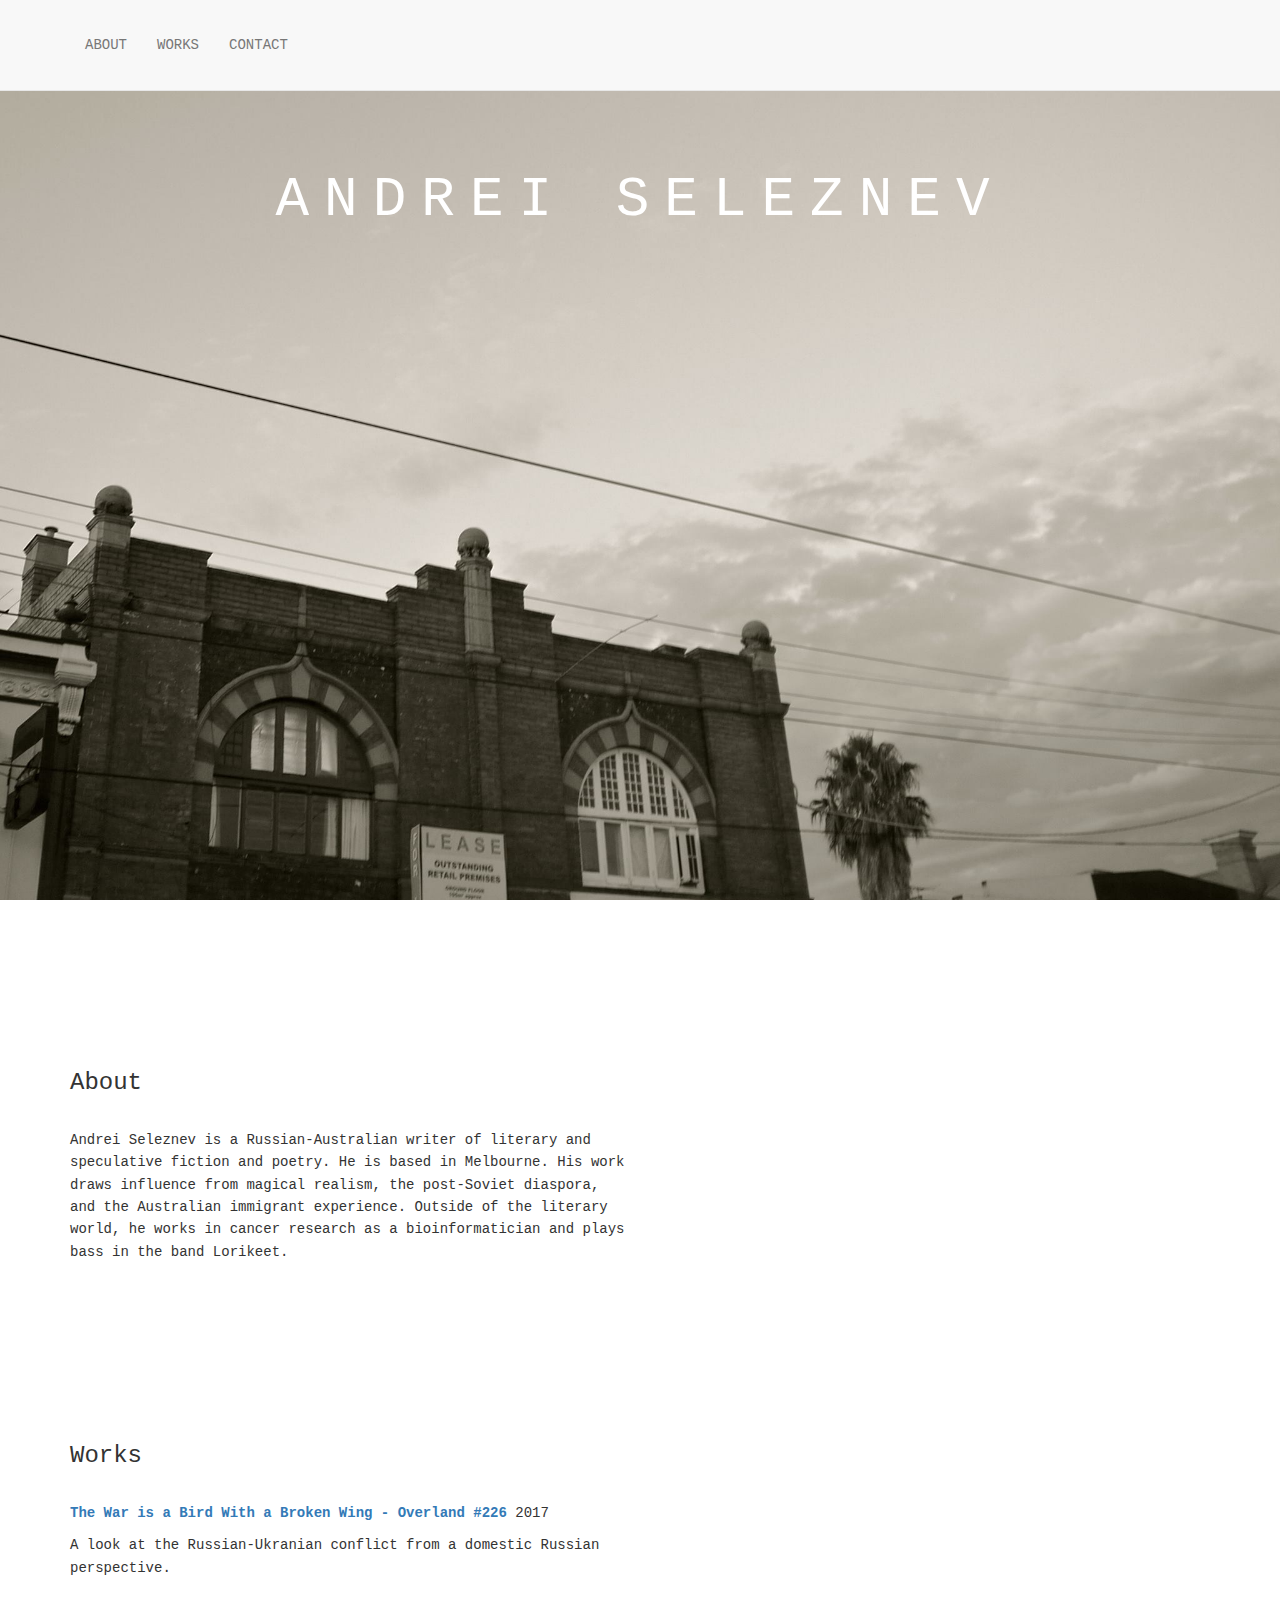
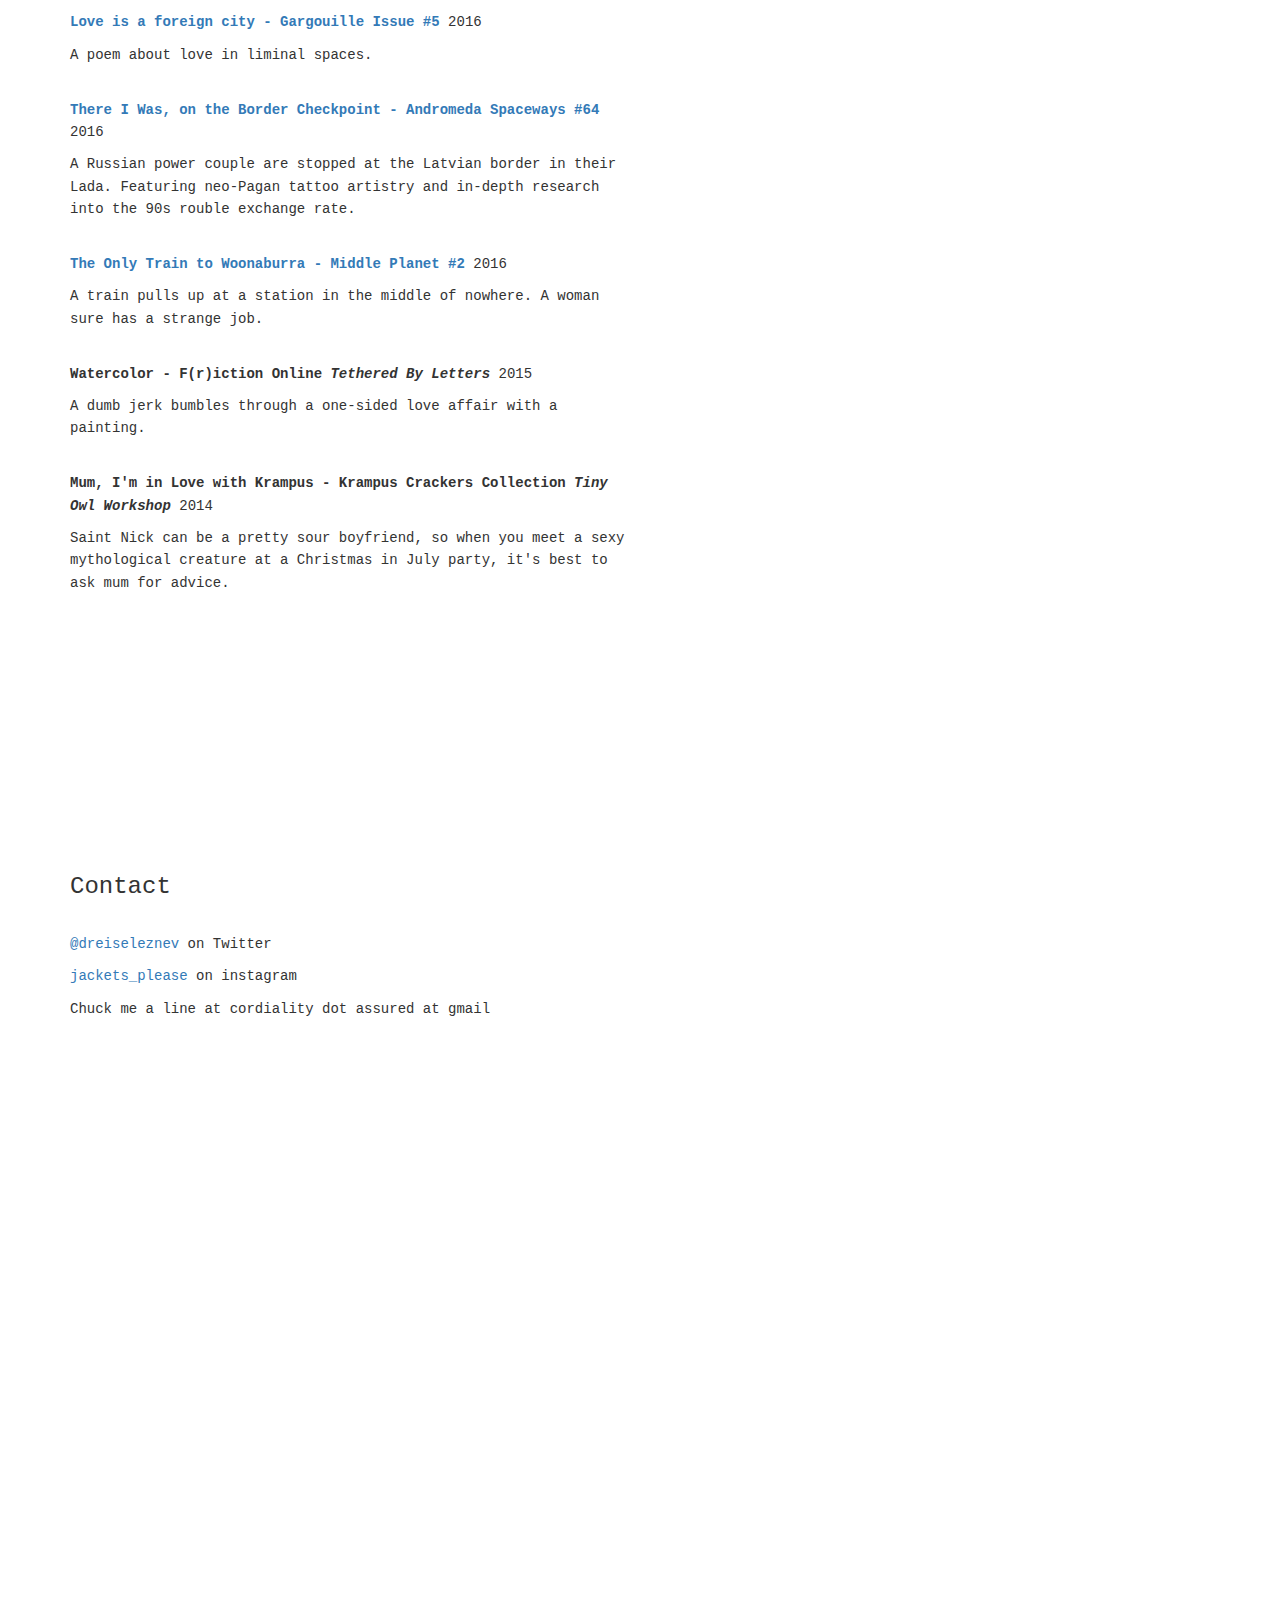
==== index.html @ 8e913ed0 "delete dup" ====
<!DOCTYPE html>
<html lang="en">

<head>

    <meta charset="utf-8">
    <meta http-equiv="X-UA-Compatible" content="IE=edge">
    <meta name="viewport" content="width=device-width, initial-scale=1">
    <meta name="description" content="">
    <meta name="author" content="">

    <title>Andrei Seleznev</title>

    <!-- Bootstrap Core CSS -->
    <link href="css/bootstrap.css" rel="stylesheet">

    <!-- Custom CSS -->
    <link href="css/scrolling-nav.css" rel="stylesheet">

    <!-- HTML5 Shim and Respond.js IE8 support of HTML5 elements and media queries -->
    <!-- WARNING: Respond.js doesn't work if you view the page via file:// -->
    <!--[if lt IE 9]>
        <script src="https://oss.maxcdn.com/libs/html5shiv/3.7.0/html5shiv.js"></script>
        <script src="https://oss.maxcdn.com/libs/respond.js/1.4.2/respond.min.js"></script>
    <![endif]-->

</head>

<!-- The #page-top ID is part of the scrolling feature - the data-spy and data-target are part of the built-in Bootstrap scrollspy function -->

<body id="page-top" data-spy="scroll" data-target=".navbar-fixed-top">

    <!-- Navigation -->
    <nav class="navbar navbar-default navbar-fixed-top" role="navigation">
        <div class="container">
            <div class="navbar-header page-scroll">
                <button type="button" class="navbar-toggle" data-toggle="collapse" data-target=".navbar-ex1-collapse">
                    <span class="sr-only">Toggle navigation</span>
                    <span class="icon-bar"></span>
                    <span class="icon-bar"></span>
                    <span class="icon-bar"></span>
                </button>
                <!-- <a class="navbar-brand page-scroll" href="#page-top">ANDREI</a> -->
            </div>

            <!-- Collect the nav links, forms, and other content for toggling -->
            <div class="collapse navbar-collapse navbar-ex1-collapse">
                <ul class="nav navbar-nav">
                    <!-- Hidden li included to remove active class from about link when scrolled up past about section -->
                    <li class="hidden">
                        <a class="page-scroll" href="#page-top"></a>
                    </li>
                    <li>
                        <a class="page-scroll" href="#about">ABOUT</a>
                    </li>
                    <li>
                        <a class="page-scroll" href="#services">WORKS</a>
                    </li>
                    <li>
                        <a class="page-scroll" href="#contact">CONTACT</a>
                    </li>
                </ul>
            </div>
            <!-- /.navbar-collapse -->
        </div>
        <!-- /.container -->
    </nav>

    <!-- Intro Section -->
    <section id="intro" class="intro-section">
        <div class="container">
            <div class="row">
                <div class="col-lg-12">
                   <h1 style="color:white; letter-spacing:15px; font-size:56px;">ANDREI SELEZNEV</h1>
                   <!--  
                    <a class="btn btn-default page-scroll" href="#about">!</a> -->
                   
                </div>
            </div>
        </div>
    </section>

    <!-- About Section -->
    <section id="about" class="about-section">
        <div class="container">
            <div class="row">
                <div class="textcontent">
                    <h3>About</h3><br/>
                    <p>Andrei Seleznev is a Russian-Australian writer of literary and speculative fiction and poetry. He is based in Melbourne. His work draws influence from magical realism, the post-Soviet diaspora, and the Australian immigrant experience. Outside of the literary world, he works in cancer research as a bioinformatician and plays bass in the band Lorikeet.</p>
                </div>


            </div>
        </div>
    </section>
<!--
<section id="picture" class="picture-section">
     <div class="container">
            <div class="row">
                <div class="textcontent">
                    


            </div>
        </div>
</section> -->
    <!-- Services Section -->
    <section id="services" class="services-section">
        <div class="container">
            <div class="row">                   
                <div class="textcontent">
                     <h3>Works </h3><br/>
                    <div style='display:inline-block;'>
                        <p><b><a target='_blank'  href="https://overland.org.au/shop">The War is a Bird With a Broken Wing - Overland #226</b></a> 2017
                    </p><p>
A look at the Russian-Ukranian conflict from a domestic Russian perspective.
</P><br/>
                    <p><b><a target='_blank'  href="http://www.gargouille.com.au/store/">Love is a foreign city - Gargouille Issue #5</b></a> 2016
                    </p><p>
A poem about love in liminal spaces.
</P>
                   <br/><p><b><a target='_blank'  href="http://andromedaspaceways.com/shop/asim-64/">
There I Was, on the Border Checkpoint - Andromeda Spaceways #64</a> </b>2016</p><p>
A Russian power couple are stopped at the Latvian border in their Lada. Featuring neo-Pagan tattoo artistry and in-depth research into the 90s rouble exchange rate.
</P><br/>

                    <p>

                        <b>
<a target='_blank'  href="http://middle-planet.com/2016/05/17/seleznev">The Only Train to Woonaburra - Middle Planet #2</a></b> 2016</p><p>
A train pulls up at a station in the middle of nowhere. A woman sure has a strange job.</P><br/> <p><b>

Watercolor - F(r)iction Online<i> Tethered By Letters</i></b> 2015</p><p>
A dumb jerk bumbles through a one-sided love affair with a painting.</p><br/> 
<p><b>
Mum, I'm in Love with Krampus - Krampus Crackers Collection <i>Tiny Owl Workshop</i></b> 2014 
</p><p>
Saint Nick can be a pretty sour boyfriend, so when you meet a sexy mythological creature at a Christmas in July party, it's best to ask mum for advice.</p>
</p></div>
                </div>
            </div>
        </div>
    </section>

    <!-- Contact Section -->
    <section id="contact" class="contact-section">
        <div class="container">
            <div class="row">
                     <div class='textcontent'>
                                            <h3>Contact</h3><br/>
                     <p><a href='https://twitter.com/dreiseleznev'  target="_blank">@dreiseleznev</a> on Twitter</p>
                <p><a href='https://instagram.com/jackets_please'   target="_blank">jackets_please</a> on instagram</p>
                <p>Chuck me a line at cordiality dot assured at gmail</p>
                 </div>
            </div>
        </div>
    </section>

    <!-- jQuery -->
    <script src="js/jquery.js"></script>

    <!-- Bootstrap Core JavaScript -->
    <script src="js/bootstrap.min.js"></script>

    <!-- Scrolling Nav JavaScript -->
    <script src="js/jquery.easing.min.js"></script>
    <script src="js/scrolling-nav.js"></script>
    
<script>
  (function(i,s,o,g,r,a,m){i['GoogleAnalyticsObject']=r;i[r]=i[r]||function(){
  (i[r].q=i[r].q||[]).push(arguments)},i[r].l=1*new Date();a=s.createElement(o),
  m=s.getElementsByTagName(o)[0];a.async=1;a.src=g;m.parentNode.insertBefore(a,m)
  })(window,document,'script','https://www.google-analytics.com/analytics.js','ga');

  ga('create', 'UA-87668213-1', 'auto');
  ga('send', 'pageview');

</script>

</body>

</html>
---- css/scrolling-nav.css ----
/*!
 * Start Bootstrap - Scrolling Nav (http://startbootstrap.com/)
 * Copyright 2013-2016 Start Bootstrap
 * Licensed under MIT (https://github.com/BlackrockDigital/startbootstrap/blob/gh-pages/LICENSE)
 */

body {
    width: 100%;
    height: 100%;
    font-family:courier;
}

html {
    width: 100%;
    height: 100%;
}

@media(min-width:767px) {
    .navbar {
        padding: 20px 0;
        -webkit-transition: background .5s ease-in-out,padding .5s ease-in-out;
        -moz-transition: background .5s ease-in-out,padding .5s ease-in-out;
        transition: background .5s ease-in-out,padding .5s ease-in-out;
    }

    .top-nav-collapse {
        padding: 0;
    }
}

/* Demo Sections - You can use these as guides or delete them - the scroller will work with any sort of height, fixed, undefined, or percentage based.
The padding is very important to make sure the scrollspy picks up the right area when scrolled to. Adjust the margin and padding of sections and children 
of those sections to manage the look and feel of the site. */

.intro-section {
    height: 100%;
    padding-top: 150px;
    text-align: center;
    background: #fff;
   background: url(../img/intro-bg.jpg) no-repeat scroll;
 background-position: 25% 90%;
     background-size: cover;
 /*  background-color: black;*/
}

.about-section {
    /*height: 100%;*/
    padding-top: 150px;
    text-align: left;
    background: #fff;

 
}

.services-section {
    /*height: 100%;*/
    padding-top: 150px;
    text-align: left;
    background: #fff;
    padding-bottom:100px;
  /*  background: url(../img/tram-bg-lighter2.jpg) no-repeat scroll;
      background-size: cover;*/
}

.contact-section {
    height: 100%;
    padding-top: 150px;
    text-align: left;
    background: #fff;
     /* background: url(../img/contact-2.jpg) no-repeat scroll;
 background-position: 0% 30%;*/
     background-size: cover;
}

.textcontent {
    line-height:1.6;
    padding-left: 15px;
    padding-right: 15px;
    width: 50%;
}

.textcontent p {
    /*padding-left:25px;*/
}

.picture-section {
   height: 100%;
    padding-top: 150px;
    text-align: left;
    background: #fff;
    background: url(../img/tram-bg-lighter2.jpg) no-repeat scroll;
 background-position: 0% 30%;
      background-size: cover;

}
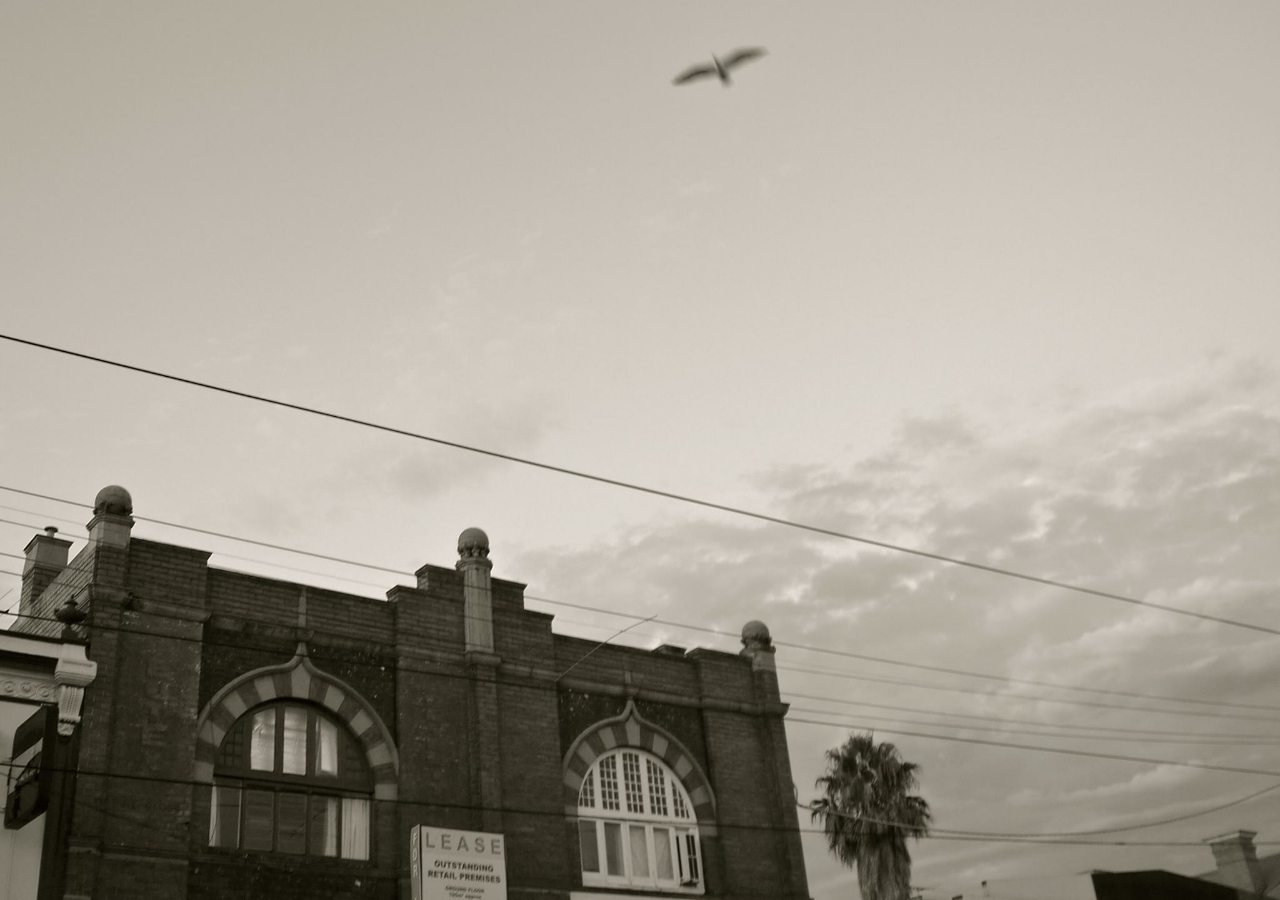
==== commit 0aa222c4: "cleared to a beautiful blank" ====
--- a/index.html
+++ b/index.html
@@ -30,49 +30,14 @@
 
 <body id="page-top" data-spy="scroll" data-target=".navbar-fixed-top">
 
-    <!-- Navigation -->
-    <nav class="navbar navbar-default navbar-fixed-top" role="navigation">
-        <div class="container">
-            <div class="navbar-header page-scroll">
-                <button type="button" class="navbar-toggle" data-toggle="collapse" data-target=".navbar-ex1-collapse">
-                    <span class="sr-only">Toggle navigation</span>
-                    <span class="icon-bar"></span>
-                    <span class="icon-bar"></span>
-                    <span class="icon-bar"></span>
-                </button>
-                <!-- <a class="navbar-brand page-scroll" href="#page-top">ANDREI</a> -->
-            </div>
-
-            <!-- Collect the nav links, forms, and other content for toggling -->
-            <div class="collapse navbar-collapse navbar-ex1-collapse">
-                <ul class="nav navbar-nav">
-                    <!-- Hidden li included to remove active class from about link when scrolled up past about section -->
-                    <li class="hidden">
-                        <a class="page-scroll" href="#page-top"></a>
-                    </li>
-                    <li>
-                        <a class="page-scroll" href="#about">ABOUT</a>
-                    </li>
-                    <li>
-                        <a class="page-scroll" href="#services">WORKS</a>
-                    </li>
-                    <li>
-                        <a class="page-scroll" href="#contact">CONTACT</a>
-                    </li>
-                </ul>
-            </div>
-            <!-- /.navbar-collapse -->
-        </div>
-        <!-- /.container -->
-    </nav>
 
     <!-- Intro Section -->
     <section id="intro" class="intro-section">
         <div class="container">
             <div class="row">
                 <div class="col-lg-12">
-                   <h1 style="color:white; letter-spacing:15px; font-size:56px;">ANDREI SELEZNEV</h1>
-                   <!--  
+                  <!--    <h1 style="color:white; letter-spacing:15px; font-size:56px;">ANDREI SELEZNEV</h1>
+                  
                     <a class="btn btn-default page-scroll" href="#about">!</a> -->
                    
                 </div>
@@ -80,81 +45,6 @@
         </div>
     </section>
 
-    <!-- About Section -->
-    <section id="about" class="about-section">
-        <div class="container">
-            <div class="row">
-                <div class="textcontent">
-                    <h3>About</h3><br/>
-                    <p>Andrei Seleznev is a Russian-Australian writer of literary and speculative fiction and poetry. He is based in Melbourne. His work draws influence from magical realism, the post-Soviet diaspora, and the Australian immigrant experience. Outside of the literary world, he works in cancer research as a bioinformatician and plays bass in the band Lorikeet.</p>
-                </div>
-
-
-            </div>
-        </div>
-    </section>
-<!--
-<section id="picture" class="picture-section">
-     <div class="container">
-            <div class="row">
-                <div class="textcontent">
-                    
-
-
-            </div>
-        </div>
-</section> -->
-    <!-- Services Section -->
-    <section id="services" class="services-section">
-        <div class="container">
-            <div class="row">                   
-                <div class="textcontent">
-                     <h3>Works </h3><br/>
-                    <div style='display:inline-block;'>
-                        <p><b><a target='_blank'  href="https://overland.org.au/shop">The War is a Bird With a Broken Wing - Overland #226</b></a> 2017
-                    </p><p>
-A look at the Russian-Ukranian conflict from a domestic Russian perspective.
-</P><br/>
-                    <p><b><a target='_blank'  href="http://www.gargouille.com.au/store/">Love is a foreign city - Gargouille Issue #5</b></a> 2016
-                    </p><p>
-A poem about love in liminal spaces.
-</P>
-                   <br/><p><b><a target='_blank'  href="http://andromedaspaceways.com/shop/asim-64/">
-There I Was, on the Border Checkpoint - Andromeda Spaceways #64</a> </b>2016</p><p>
-A Russian power couple are stopped at the Latvian border in their Lada. Featuring neo-Pagan tattoo artistry and in-depth research into the 90s rouble exchange rate.
-</P><br/>
-
-                    <p>
-
-                        <b>
-<a target='_blank'  href="http://middle-planet.com/2016/05/17/seleznev">The Only Train to Woonaburra - Middle Planet #2</a></b> 2016</p><p>
-A train pulls up at a station in the middle of nowhere. A woman sure has a strange job.</P><br/> <p><b>
-
-Watercolor - F(r)iction Online<i> Tethered By Letters</i></b> 2015</p><p>
-A dumb jerk bumbles through a one-sided love affair with a painting.</p><br/> 
-<p><b>
-Mum, I'm in Love with Krampus - Krampus Crackers Collection <i>Tiny Owl Workshop</i></b> 2014 
-</p><p>
-Saint Nick can be a pretty sour boyfriend, so when you meet a sexy mythological creature at a Christmas in July party, it's best to ask mum for advice.</p>
-</p></div>
-                </div>
-            </div>
-        </div>
-    </section>
-
-    <!-- Contact Section -->
-    <section id="contact" class="contact-section">
-        <div class="container">
-            <div class="row">
-                     <div class='textcontent'>
-                                            <h3>Contact</h3><br/>
-                     <p><a href='https://twitter.com/dreiseleznev'  target="_blank">@dreiseleznev</a> on Twitter</p>
-                <p><a href='https://instagram.com/jackets_please'   target="_blank">jackets_please</a> on instagram</p>
-                <p>Chuck me a line at cordiality dot assured at gmail</p>
-                 </div>
-            </div>
-        </div>
-    </section>
 
     <!-- jQuery -->
     <script src="js/jquery.js"></script>
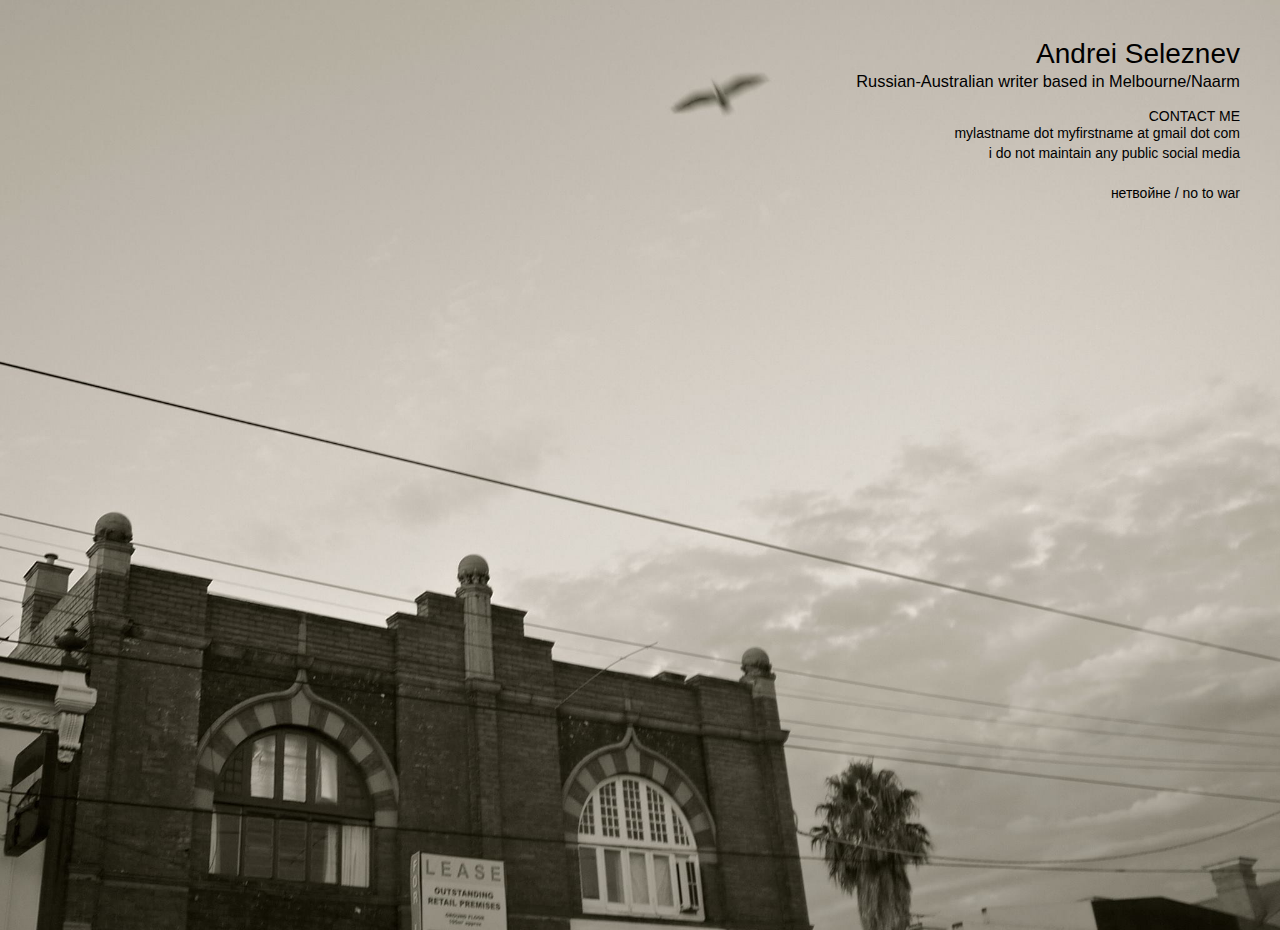
==== commit 3b61e620: "Update index.html" ====
--- a/index.html
+++ b/index.html
@@ -10,12 +10,84 @@
     <meta name="author" content="">
 
     <title>Andrei Seleznev</title>
+    <!-- <link href="css/scrolling-nav.css" rel="stylesheet"> -->
+    <style>
+     
 
-    <!-- Bootstrap Core CSS -->
-    <link href="css/bootstrap.css" rel="stylesheet">
+body {
+    width: 100%;
+    height: 100%;
+    font-family:courier;
+}
 
-    <!-- Custom CSS -->
-    <link href="css/scrolling-nav.css" rel="stylesheet">
+html {
+    width: 100%;
+    height: 100%;
+}
+
+@media(min-width:767px) {
+    .navbar {
+        padding: 20px 0;
+        -webkit-transition: background .5s ease-in-out,padding .5s ease-in-out;
+        -moz-transition: background .5s ease-in-out,padding .5s ease-in-out;
+        transition: background .5s ease-in-out,padding .5s ease-in-out;
+    }
+
+    .top-nav-collapse {
+        padding: 0;
+    }
+}
+
+.intro-section {
+    height: 100%;
+    padding-right: 40px;
+    padding-top: 30px;
+    /* padding-top: 150px;*/
+
+    text-align: right;
+    background: #fff;
+    background: url(./img/intro-bg.jpg) no-repeat scroll;
+    background-position: 25% 90%;
+    background-size: cover;
+    font-family: Helvetica, Sans-Serif;
+ /*  background-color: black;*/
+}
+body {
+    font-family: "Helvetica Neue", Helvetica, Arial, sans-serif;
+    font-size: 14px;
+    line-height: 1.42857143;
+    color: #333;
+    margin: 0px 0px 0px 0px;
+  }
+
+
+  h1, h2, h3, h4, h5, h6, .h1, .h2, .h3, .h4, .h5, .h6 {
+    font-family: inherit;
+    font-weight: 500;
+    line-height: 1;
+    color: inherit;
+  }
+
+
+  h4 {
+    font-size: 14px;
+    text-transform: uppercase;
+    margin-bottom: 0;
+  }
+
+  h1 {
+    margin: 10px 0 0 0;
+    font-size: 2em;
+  }
+
+
+  h3 {
+    margin: 5px 0 20px 0;
+    /*font-size: 2em;*/
+  }
+    </style>
+     
+   
 
     <!-- HTML5 Shim and Respond.js IE8 support of HTML5 elements and media queries -->
     <!-- WARNING: Respond.js doesn't work if you view the page via file:// -->
@@ -34,27 +106,23 @@
     <!-- Intro Section -->
     <section id="intro" class="intro-section">
         <div class="container">
-            <div class="row">
-                <div class="col-lg-12">
-                  <!--    <h1 style="color:white; letter-spacing:15px; font-size:56px;">ANDREI SELEZNEV</h1>
-                  
-                    <a class="btn btn-default page-scroll" href="#about">!</a> -->
+            <div  class="row">
+                <div   style="color:black;">
+                    
+                   <h1>Andrei Seleznev</h1>
+                  <h3> Russian-Australian writer based in Melbourne/Naarm</h3>
+                  <h4>contact me</h4>
+                  <body>mylastname dot myfirstname at gmail dot com</body><br/>
+                  <body>i do not maintain any public social media</body>
+                  <br/><br/>
+                  <body> нетвойне / no to war </body> 
+                  <!--  <a class="btn btn-default page-scroll" href="#about">!</a> -->
                    
                 </div>
             </div>
         </div>
     </section>
 
-
-    <!-- jQuery -->
-    <script src="js/jquery.js"></script>
-
-    <!-- Bootstrap Core JavaScript -->
-    <script src="js/bootstrap.min.js"></script>
-
-    <!-- Scrolling Nav JavaScript -->
-    <script src="js/jquery.easing.min.js"></script>
-    <script src="js/scrolling-nav.js"></script>
     
 <script>
   (function(i,s,o,g,r,a,m){i['GoogleAnalyticsObject']=r;i[r]=i[r]||function(){
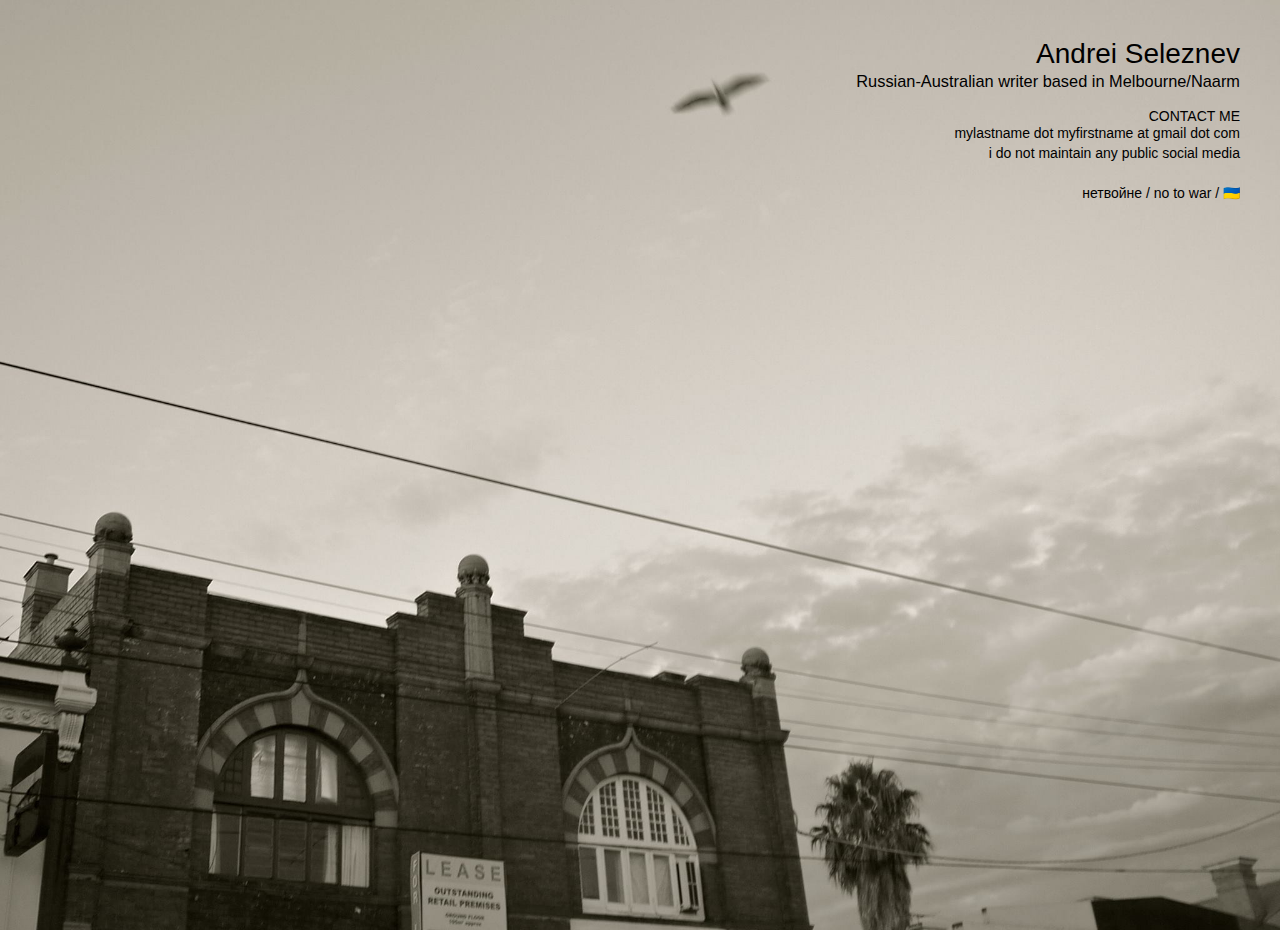
==== commit 35fd62a1: "Update index.html" ====
--- a/index.html
+++ b/index.html
@@ -115,7 +115,7 @@
                   <body>mylastname dot myfirstname at gmail dot com</body><br/>
                   <body>i do not maintain any public social media</body>
                   <br/><br/>
-                  <body> нетвойне / no to war </body> 
+                  <body> нетвойне / no to war / &#x1F1FA;&#x1F1E6;</body> 
                   <!--  <a class="btn btn-default page-scroll" href="#about">!</a> -->
                    
                 </div>
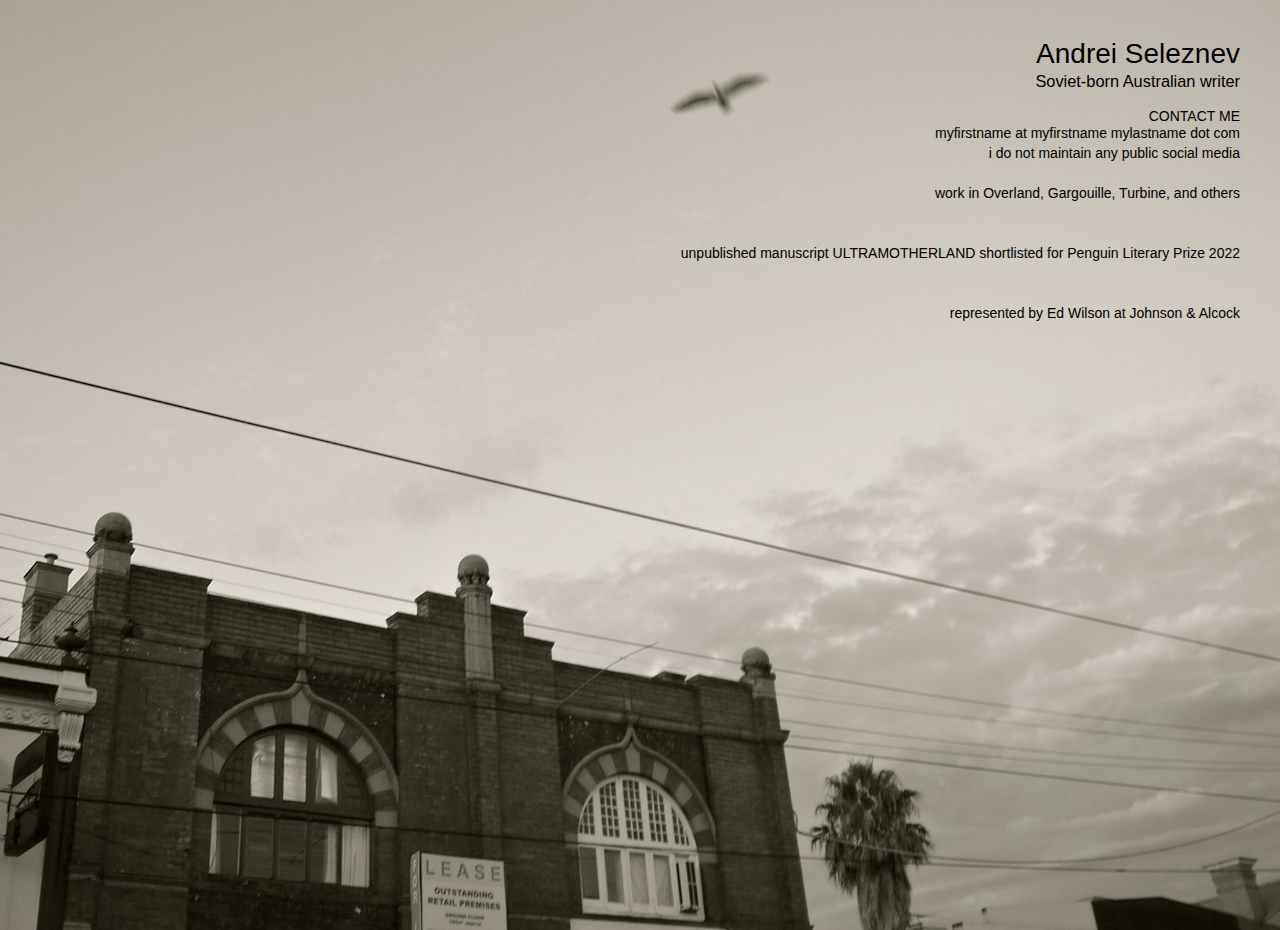
==== commit d346f727: "Update index.html" ====
--- a/index.html
+++ b/index.html
@@ -109,13 +109,19 @@
             <div  class="row">
                 <div   style="color:black;">
                     
-                   <h1>Andrei Seleznev</h1>
-                  <h3> Russian-Australian writer based in Melbourne/Naarm</h3>
+                  <h1>Andrei Seleznev</h1>
+                  <h3>Soviet-born Australian writer</h3>
                   <h4>contact me</h4>
-                  <body>mylastname dot myfirstname at gmail dot com</body><br/>
+                  <body>myfirstname at myfirstname mylastname dot com</body><br/>
                   <body>i do not maintain any public social media</body>
                   <br/><br/>
-                  <body> нетвойне / no to war / &#x1F1FA;&#x1F1E6;</body> 
+                  work in Overland, Gargouille, Turbine, and others
+                  <br/><br/><br/>
+                  unpublished manuscript ULTRAMOTHERLAND shortlisted for Penguin Literary Prize 2022
+                  <br/><br/><br/>
+                  represented by Ed Wilson at Johnson & Alcock
+                  <br/><br/>
+                   
                   <!--  <a class="btn btn-default page-scroll" href="#about">!</a> -->
                    
                 </div>
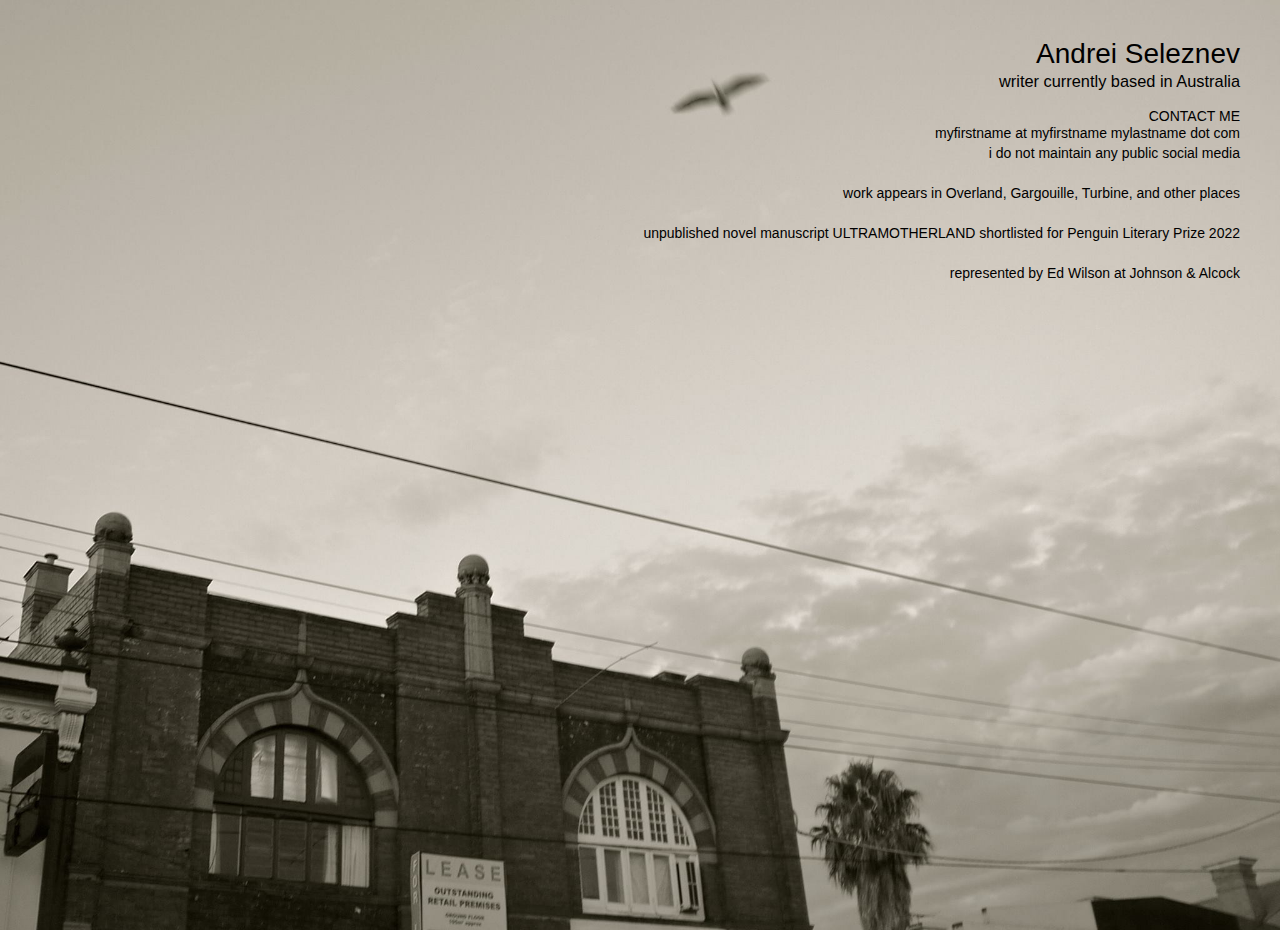
==== commit dd45b03f: "Update index.html" ====
--- a/index.html
+++ b/index.html
@@ -110,15 +110,15 @@
                 <div   style="color:black;">
                     
                   <h1>Andrei Seleznev</h1>
-                  <h3>Soviet-born Australian writer</h3>
+                  <h3>writer currently based in Australia</h3>
                   <h4>contact me</h4>
                   <body>myfirstname at myfirstname mylastname dot com</body><br/>
                   <body>i do not maintain any public social media</body>
                   <br/><br/>
-                  work in Overland, Gargouille, Turbine, and others
-                  <br/><br/><br/>
-                  unpublished manuscript ULTRAMOTHERLAND shortlisted for Penguin Literary Prize 2022
-                  <br/><br/><br/>
+                  work appears in Overland, Gargouille, Turbine, and other places
+                  <br/><br/>
+                  unpublished novel manuscript ULTRAMOTHERLAND shortlisted for Penguin Literary Prize 2022
+                  <br/><br/>
                   represented by Ed Wilson at Johnson & Alcock
                   <br/><br/>
                    
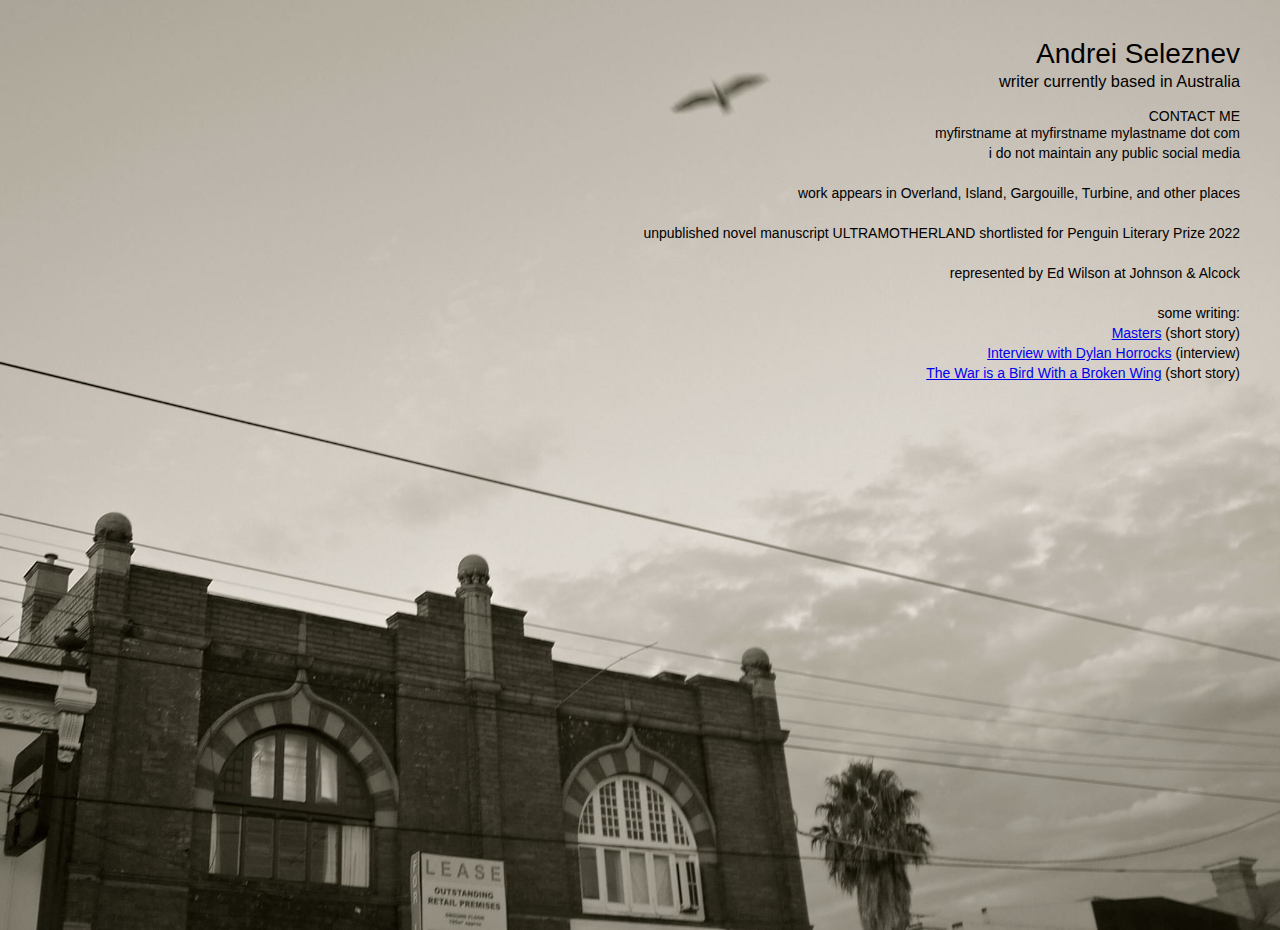
==== commit 34373ef0: "Update index.html" ====
--- a/index.html
+++ b/index.html
@@ -115,12 +115,19 @@
                   <body>myfirstname at myfirstname mylastname dot com</body><br/>
                   <body>i do not maintain any public social media</body>
                   <br/><br/>
-                  work appears in Overland, Gargouille, Turbine, and other places
+                  work appears in Overland, Island, Gargouille, Turbine, and other places
                   <br/><br/>
                   unpublished novel manuscript ULTRAMOTHERLAND shortlisted for Penguin Literary Prize 2022
                   <br/><br/>
                   represented by Ed Wilson at Johnson & Alcock
                   <br/><br/>
+                  some writing:
+ <br/>
+ <a href="https://islandmag.com/read/masters-by-andrei-seleznev"  target="_blank">Masters</a> (short story)
+                     <br/>
+ <a href="https://turbinekapohau.org.nz/archive-issues/2018-contents/interview-dylan-horrocks/"  target="_blank">Interview with Dylan Horrocks</a> (interview)
+                     <br/>
+ <a href="https://overland.org.au/previous-issues/issue-226/fiction-andrei-seleznev/" target="_blank">The War is a Bird With a Broken Wing</a> (short story)
                    
                   <!--  <a class="btn btn-default page-scroll" href="#about">!</a> -->
                    
